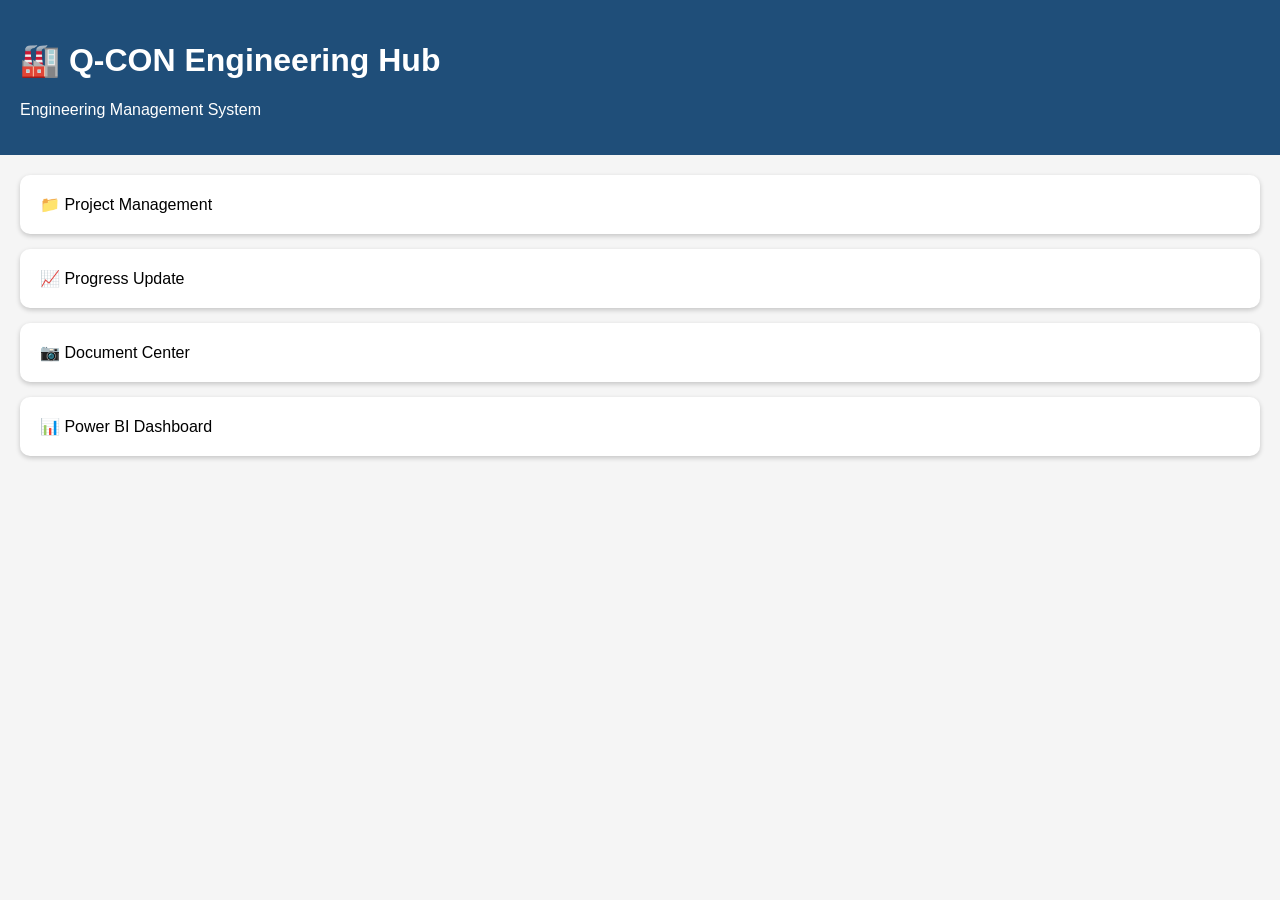
==== index.html @ e0bbfaa0 "Add files via upload" ====
<!DOCTYPE html>
<html>
<head>
    <title>Q-CON Engineering Hub</title>

    <style>

    body{
        font-family:Arial;
        background:#f5f5f5;
        margin:0;
    }

    .header{
        background:#1f4e79;
        color:white;
        padding:20px;
    }

    .container{
        padding:20px;
    }

    .card{
        background:white;
        padding:20px;
        margin-bottom:15px;
        border-radius:10px;
        box-shadow:0 2px 5px rgba(0,0,0,0.2);
    }

    </style>

</head>

<body>

<div class="header">
<h1>🏭 Q-CON Engineering Hub</h1>
<p>Engineering Management System</p>
</div>

<div class="container">

<div class="card">
📁 Project Management
</div>

<div class="card">
📈 Progress Update
</div>

<div class="card">
📷 Document Center
</div>

<div class="card">
📊 Power BI Dashboard
</div>

</div>

</body>
</html>
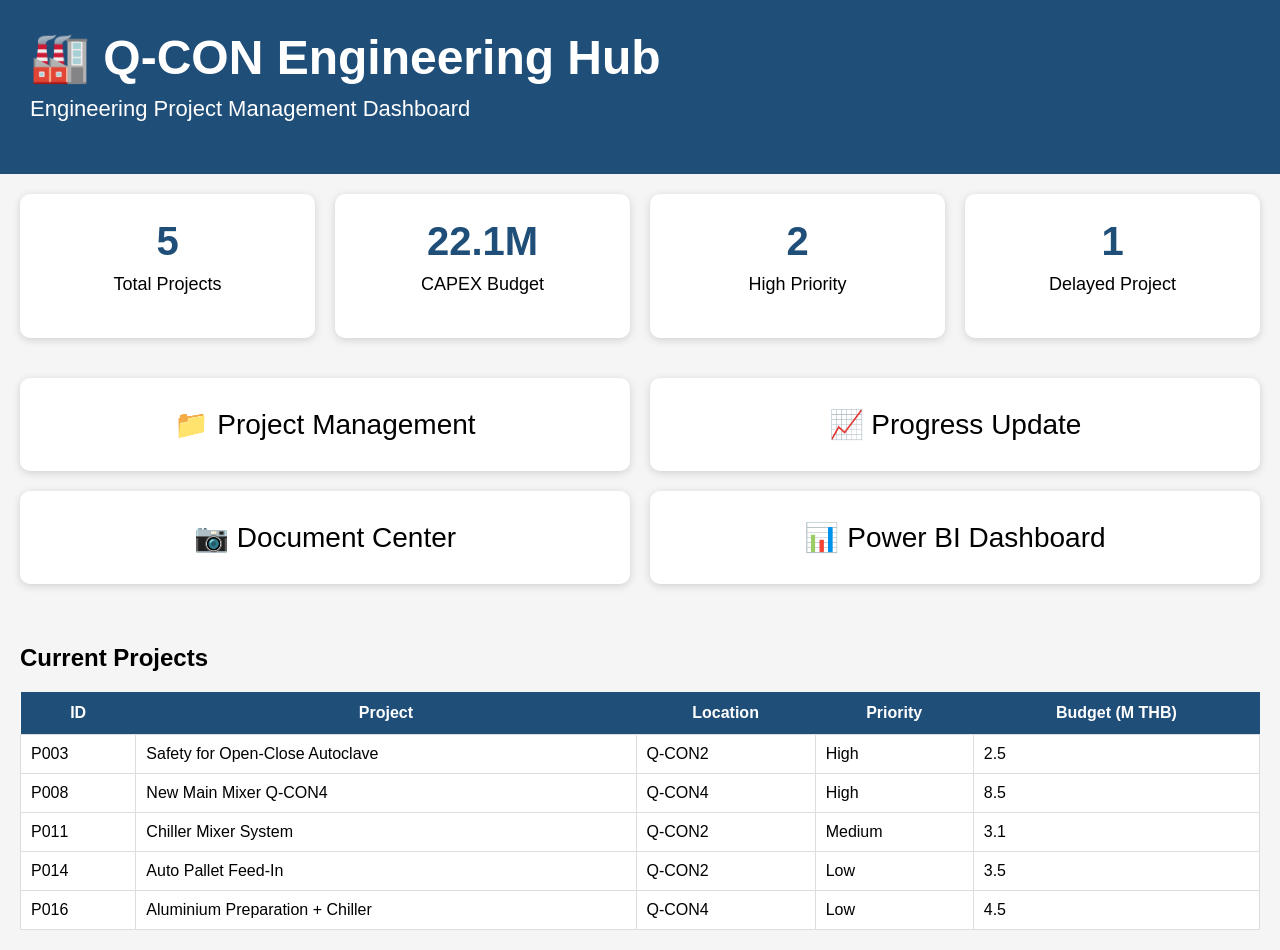
==== commit a59dc746: "Update index.html" ====
--- a/index.html
+++ b/index.html
@@ -1,64 +1,288 @@
 <!DOCTYPE html>
 <html>
+
 <head>
-    <title>Q-CON Engineering Hub</title>
-
-    <style>
-
-    body{
-        font-family:Arial;
-        background:#f5f5f5;
-        margin:0;
-    }
-
-    .header{
-        background:#1f4e79;
-        color:white;
-        padding:20px;
-    }
-
-    .container{
-        padding:20px;
-    }
-
-    .card{
-        background:white;
-        padding:20px;
-        margin-bottom:15px;
-        border-radius:10px;
-        box-shadow:0 2px 5px rgba(0,0,0,0.2);
-    }
-
-    </style>
+
+<title>Q-CON Engineering Hub</title>
+
+<meta charset="UTF-8">
+
+<style>
+
+body{
+    font-family:Arial;
+    background:#f5f5f5;
+    margin:0;
+}
+
+/* HEADER */
+
+.header{
+
+    background:#1f4e79;
+    color:white;
+    padding:30px;
+
+}
+
+.header h1{
+
+    margin:0;
+    font-size:48px;
+
+}
+
+.header p{
+
+    margin-top:10px;
+    font-size:22px;
+
+}
+
+/* KPI */
+
+.kpi-container{
+
+    display:grid;
+    grid-template-columns:repeat(4,1fr);
+    gap:20px;
+
+    padding:20px;
+
+}
+
+.kpi-card{
+
+    background:white;
+
+    padding:25px;
+
+    border-radius:10px;
+
+    text-align:center;
+
+    box-shadow:0 2px 8px rgba(0,0,0,.15);
+
+}
+
+.kpi-card h2{
+
+    margin:0;
+
+    font-size:40px;
+
+    color:#1f4e79;
+
+}
+
+.kpi-card p{
+
+    margin-top:10px;
+
+    font-size:18px;
+
+}
+
+/* MENU */
+
+.menu{
+
+    display:grid;
+
+    grid-template-columns:repeat(2,1fr);
+
+    gap:20px;
+
+    padding:20px;
+
+}
+
+.card{
+
+    background:white;
+
+    padding:30px;
+
+    border-radius:10px;
+
+    cursor:pointer;
+
+    box-shadow:0 2px 8px rgba(0,0,0,.15);
+
+    text-align:center;
+
+    font-size:28px;
+
+}
+
+.card:hover{
+
+    background:#e8f0fe;
+
+}
+
+/* TABLE */
+
+.section{
+
+    padding:20px;
+
+}
+
+table{
+
+    width:100%;
+
+    border-collapse:collapse;
+
+    background:white;
+
+}
+
+th{
+
+    background:#1f4e79;
+
+    color:white;
+
+    padding:12px;
+
+}
+
+td{
+
+    padding:10px;
+
+    border:1px solid #ddd;
+
+}
+
+</style>
 
 </head>
 
 <body>
 
 <div class="header">
+
 <h1>🏭 Q-CON Engineering Hub</h1>
-<p>Engineering Management System</p>
-</div>
-
-<div class="container">
-
-<div class="card">
+
+<p>Engineering Project Management Dashboard</p>
+
+</div>
+
+<!-- KPI -->
+
+<div class="kpi-container">
+
+<div class="kpi-card">
+<h2>5</h2>
+<p>Total Projects</p>
+</div>
+
+<div class="kpi-card">
+<h2>22.1M</h2>
+<p>CAPEX Budget</p>
+</div>
+
+<div class="kpi-card">
+<h2>2</h2>
+<p>High Priority</p>
+</div>
+
+<div class="kpi-card">
+<h2>1</h2>
+<p>Delayed Project</p>
+</div>
+
+</div>
+
+<!-- MENU -->
+
+<div class="menu">
+
+<div class="card" onclick="openProject()">
 📁 Project Management
 </div>
 
-<div class="card">
+<div class="card" onclick="openProgress()">
 📈 Progress Update
 </div>
 
-<div class="card">
+<div class="card" onclick="openDocuments()">
 📷 Document Center
 </div>
 
-<div class="card">
+<div class="card" onclick="openDashboard()">
 📊 Power BI Dashboard
 </div>
 
 </div>
 
+<!-- PROJECT TABLE -->
+
+<div class="section">
+
+<h2>Current Projects</h2>
+
+<table>
+
+<tr>
+
+<th>ID</th>
+<th>Project</th>
+<th>Location</th>
+<th>Priority</th>
+<th>Budget (M THB)</th>
+
+</tr>
+
+<tr>
+<td>P003</td>
+<td>Safety for Open-Close Autoclave</td>
+<td>Q-CON2</td>
+<td>High</td>
+<td>2.5</td>
+</tr>
+
+<tr>
+<td>P008</td>
+<td>New Main Mixer Q-CON4</td>
+<td>Q-CON4</td>
+<td>High</td>
+<td>8.5</td>
+</tr>
+
+<tr>
+<td>P011</td>
+<td>Chiller Mixer System</td>
+<td>Q-CON2</td>
+<td>Medium</td>
+<td>3.1</td>
+</tr>
+
+<tr>
+<td>P014</td>
+<td>Auto Pallet Feed-In</td>
+<td>Q-CON2</td>
+<td>Low</td>
+<td>3.5</td>
+</tr>
+
+<tr>
+<td>P016</td>
+<td>Aluminium Preparation + Chiller</td>
+<td>Q-CON4</td>
+<td>Low</td>
+<td>4.5</td>
+</tr>
+
+</table>
+
+</div>
+
+<script src="script.js"></script>
+
 </body>
-</html>+
+</html>
